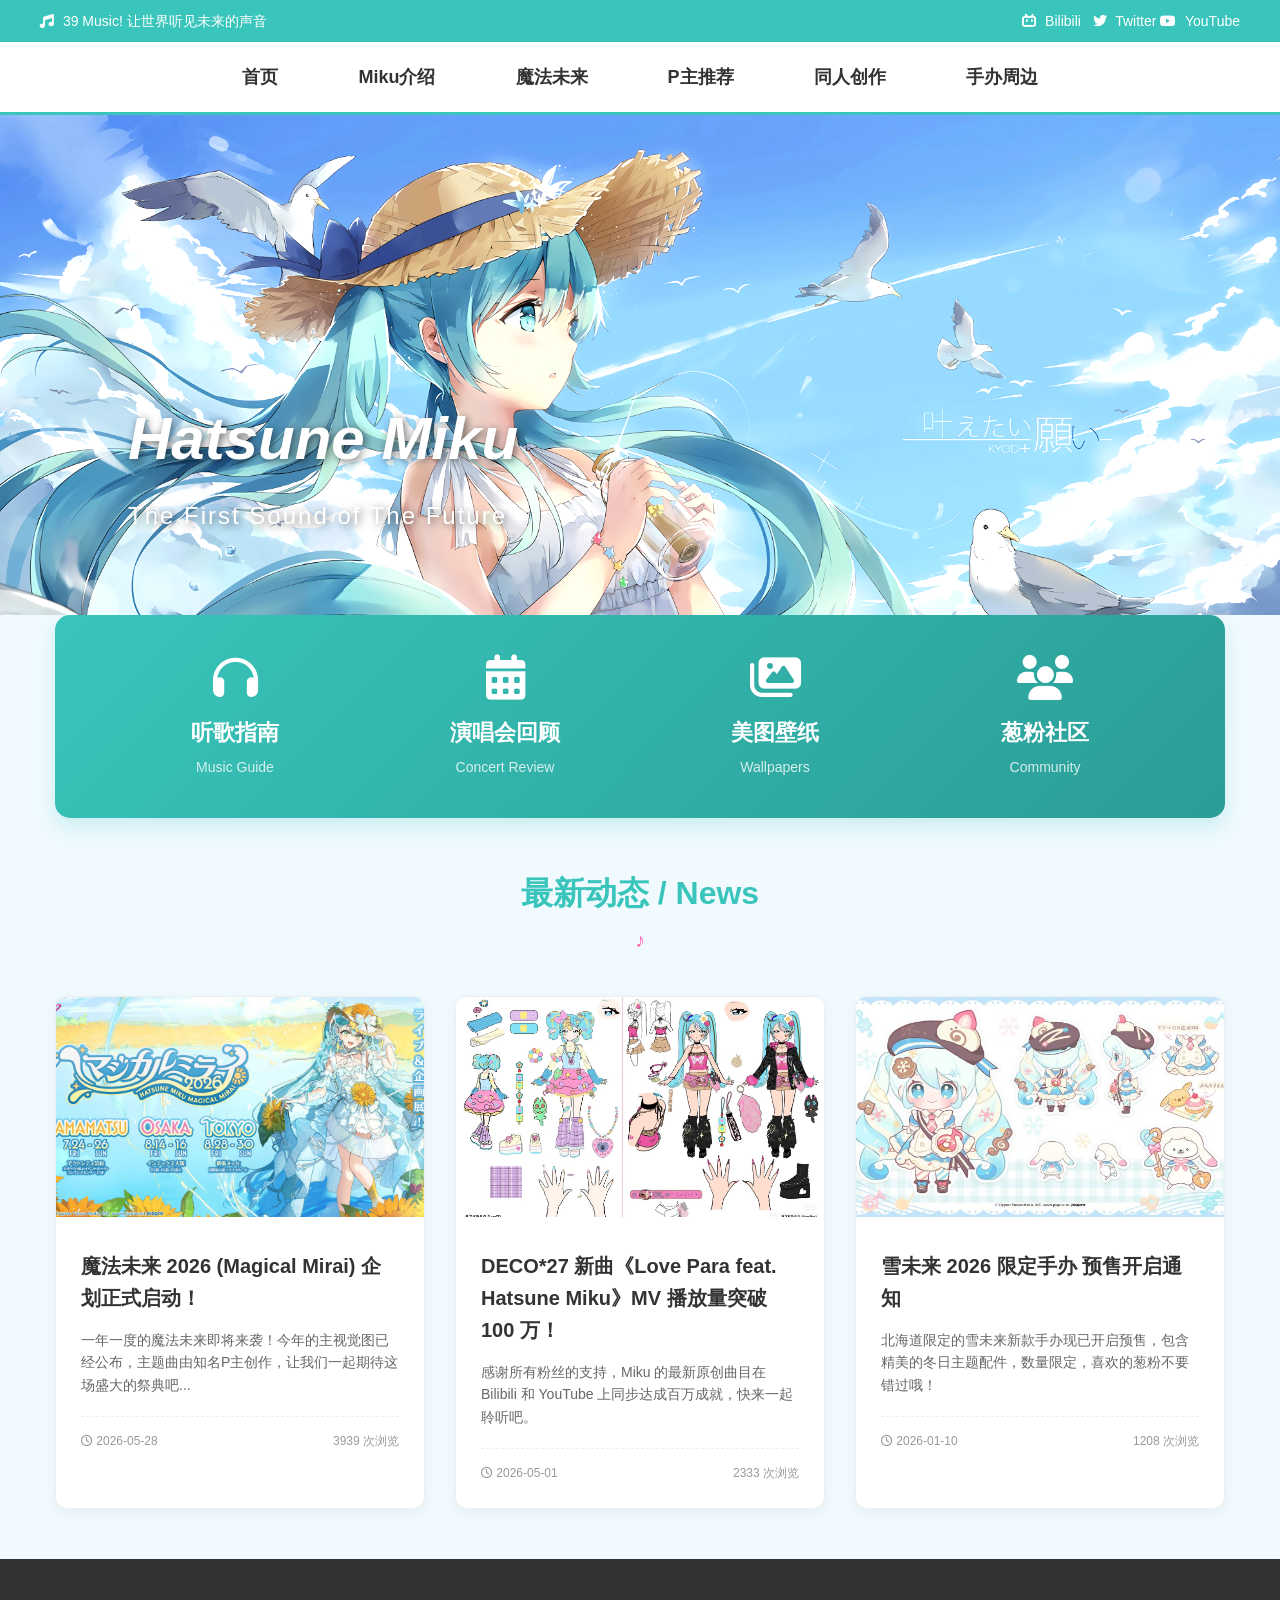
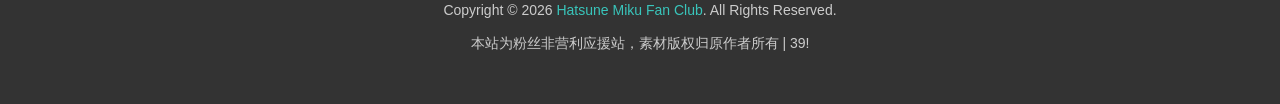
==== index.html @ e55b8c37 "Update and rename Miku.html to index.html" ====
<!DOCTYPE html>
<html lang="zh-CN">
<head>
    <meta charset="UTF-8">
    <meta name="viewport" content="width=device-width, initial-scale=1.0">
    <title>Hatsune Miku - 初音未来粉丝应援站</title>
    <!-- 引入图标库 -->
    <link rel="stylesheet" href="https://cdnjs.cloudflare.com/ajax/libs/font-awesome/6.4.0/css/all.min.css">
    <link rel="stylesheet" href="miku.css">
</head>
<body>

    <!-- 1. 头部 -->
    <header>
        <div class="container header-top">
            <div class="header-left">
                <span><i class="fas fa-music"></i> 39 Music! 让世界听见未来的声音</span>
            </div>
            <div class="header-right">
                <a href="https://space.bilibili.com/399918500?spm_id_from=333.337.0.0"><i class="fab fa-bilibili"></i> Bilibili</a> &nbsp;
                <a href="https://x.com/cfm_miku"><i class="fab fa-twitter"></i> Twitter</a>
                <a href="https://www.youtube.com/@HatsuneMiku"><i class="fab fa-youtube"></i> YouTube</a>
            </div>
        </div>
    </header>

    <!-- 2. 导航 -->
    <nav>
        <div class="container">
            <ul class="nav-list">
                <li><a href="index.html">首页</a></li>
                <li><a href="mikujieshao.html">Miku介绍</a></li>
                <li><a href="https://magicalmirai.com/index_cn.html">魔法未来</a></li>
                <li><a href="wowaka.html">P主推荐</a></li>
                <li><a href="https://www.pixiv.net/">同人创作</a></li>
                <li><a href="https://figure.ponycanyon.net/zh-CN/cpt_home_slider/%E5%88%9D%E9%9F%B3%E3%83%9F%E3%82%AF/">手办周边</a></li>
            </ul>
        </div>
    </nav>

    <!-- 3. 焦点图 (Banner) -->
    <section class="banner">
        <img src="toutu.jpg" alt="Hatsune Miku">
        <div class="banner-content">
            <h1>Hatsune Miku</h1>
            <p>The First Sound of The Future</p>
        </div>
    </section>

    <!-- 4. 内容区 -->
    <main class="container">

        <!-- 粉丝站快捷功能 -->
        <section class="services">
            <a href="https://www.acgjc.com/" target="_blank" class="service-link">
                <div class="service-item">
                    <i class="fas fa-headphones"></i>
                    <h3>听歌指南</h3>
                    <p>Music Guide</p>
                </div>
            </a>
            <a href="https://www.bilibili.com/video/BV1cAN9zUEjo/?vd_source=77a88af84cf07a400d5dfb8319c7232f" target="_blank" class="service-link">
                <div class="service-item">
                    <i class="fas fa-calendar-alt"></i>
                    <h3>演唱会回顾</h3>
                    <p>Concert Review</p>
                </div>
            </a>
            <a href="https://store.steampowered.com/app/431960/Wallpaper_Engine/?l=schinese" target="_blank" class="service-link">
                <div class="service-item">
                    <i class="fas fa-images"></i>
                    <h3>美图壁纸</h3>
                    <p>Wallpapers</p>
                </div>
            </a>
            <a href="https://tieba.baidu.com/f?kw=%E5%88%9D%E9%9F%B3%20" target="_blank" class="service-link">
                <div class="service-item">
                    <i class="fas fa-users"></i>
                    <h3>葱粉社区</h3>
                    <p>Community</p>
                </div>
            </a>
        </section>

        <!-- 最新动态 -->
        <section class="news-section">
            <h2 class="section-title">最新动态 / News</h2>
            <div class="news-list">
                <!-- 动态 1 -->
                <article class="news-item">
                    <img src="mofa.jpg" alt="魔法未来2026">
                    <div class="news-content">
                        <h4><a href="https://magicalmirai.com/2026/index_cn.html">魔法未来 2026 (Magical Mirai) 企划正式启动！</a></h4>
                        <p>一年一度的魔法未来即将来袭！今年的主视觉图已经公布，主题曲由知名P主创作，让我们一起期待这场盛大的祭典吧...</p>
                        <div class="news-meta">
                            <span><i class="far fa-clock"></i> 2026-05-28</span>
                            <span>3939 次浏览</span>
                        </div>
                    </div>
                </article>

                <!-- 动态 2 -->
                <article class="news-item">
                    <img src="xinge.jpg" alt="新曲发布">
                    <div class="news-content">
                        <h4><a href="https://www.bilibili.com/video/BV15PoUBNEGt/?spm_id_from=333.337.search-card.all.click&vd_source=77a88af84cf07a400d5dfb8319c7232f">DECO*27 新曲《Love Para feat. Hatsune Miku》MV 播放量突破 100 万！</a></h4>
                        <p>感谢所有粉丝的支持，Miku 的最新原创曲目在 Bilibili 和 YouTube 上同步达成百万成就，快来一起聆听吧。</p>
                        <div class="news-meta">
                            <span><i class="far fa-clock"></i> 2026-05-01</span>
                            <span>2333 次浏览</span>
                        </div>
                    </div>
                </article>

                <!-- 动态 3 -->
                <article class="news-item">
                    <img src="xueweilai.jpg" alt="周边发售">
                    <div class="news-content">
                        <h4><a href="https://snowmiku.com/2026/index_cn.html">雪未来 2026 限定手办 预售开启通知</a></h4>
                        <p>北海道限定的雪未来新款手办现已开启预售，包含精美的冬日主题配件，数量限定，喜欢的葱粉不要错过哦！</p>
                        <div class="news-meta">
                            <span><i class="far fa-clock"></i> 2026-01-10</span>
                            <span>1208 次浏览</span>
                        </div>
                    </div>
                </article>
            </div>
        </section>

    </main>

    <!-- 5. 页面底部 -->
    <footer>
        <div class="container">
            <p>Copyright &copy; 2026 <span>Hatsune Miku Fan Club</span>. All Rights Reserved.</p>
            <p>本站为粉丝非营利应援站，素材版权归原作者所有 | 39!</p>
        </div>
    </footer>

</body>
</html>
---- miku.css ----
/* --- 基础样式 --- */
        * { margin: 0; padding: 0; box-sizing: border-box; }
        body {
            font-family: "Microsoft YaHei", "Helvetica Neue", sans-serif;
            line-height: 1.6;
            color: #333;
            background-color: #f0faff; /* 极淡的蓝色背景 */
        }
        a { text-decoration: none; color: inherit; transition: 0.3s; }
        ul { list-style: none; }

        /* --- Miku 主题色变量 --- */
        :root {
            --miku-green: #39C5BB; /* Miku 标志性葱绿 */
            --miku-dark: #2a9d96;
            --text-pink: #ff66b2;  /* 点缀用的粉色 */
        }

        .container {
            width: 1200px;
            margin: 0 auto;
            padding: 0 15px;
        }

        /* --- 1. 头部 --- */
        header {
            background-color: var(--miku-green);
            color: #fff;
            font-size: 14px;
            box-shadow: 0 2px 10px rgba(57, 197, 187, 0.4);
        }
        .header-top {
            display: flex;
            justify-content: space-between;
            padding: 10px 0;
        }
        .header-top i { margin-right: 5px; }

        /* --- 2. 导航 --- */
        nav {
            background-color: #fff;
            border-bottom: 3px solid var(--miku-green);
        }
        .nav-list {
            display: flex;
            height: 70px;
            align-items: center;
            justify-content: center; /* 导航居中 */
        }
        .nav-list li { margin: 0 20px; }
        .nav-list a {
            font-size: 18px;
            font-weight: bold;
            color: #333;
            padding: 10px 20px;
            border-radius: 20px;
        }
        .nav-list a:hover {
            background-color: var(--miku-green);
            color: #fff;
            box-shadow: 0 4px 10px rgba(57, 197, 187, 0.3);
        }

        /* --- 3. 焦点图 (Banner) --- */
        .banner {
            position: relative;
            height: 500px;
            background-color: #e0f7fa;
            overflow: hidden;
        }
        .banner img {
            width: 100%;
            height: 100%;
            object-fit: cover;
            /* 给图片加一点微弱的滤镜，让它看起来更有二次元感 */
            filter: brightness(1.05); 
        }
        .banner-content {
            position: absolute;
            bottom: 80px; /* 文字放在左下方或中间 */
            left: 10%;
            color: #fff;
            text-shadow: 2px 2px 8px rgba(0,0,0,0.6);
            z-index: 10;
        }
        .banner-content h1 {
            font-size: 60px;
            margin-bottom: 10px;
            font-style: italic; /* 斜体更有速度感 */
        }
        .banner-content p {
            font-size: 24px;
            letter-spacing: 2px;
        }

        /* --- 4. 内容区 --- */
        main { padding: 40px 0; }

        /* 快捷入口 (粉丝站功能) */
        .services {
            display: flex;
            gap: 20px; 
            justify-content: center;
            background: linear-gradient(135deg, var(--miku-green), var(--miku-dark));
            padding: 40px 20px;
            margin-bottom: 50px;
            border-radius: 15px;
            box-shadow: 0 10px 20px rgba(57, 197, 187, 0.2);
            color: #fff;
            flex-wrap: wrap;
}
        .service-link {
            text-decoration: none;
            color: inherit;
            display: flex;
            flex: 1;
            min-width: 150px;
            max-width: 250px;
}
        .service-item {
            text-align: center;
            cursor: pointer;
            transition: transform 0.3s;
            width: 100%;
}
        .service-item:hover { transform: translateY(-10px); }
        .service-item i {
            font-size: 45px;
            margin-bottom: 15px;
            color: #fff;
}
        .service-item h3 { font-size: 22px; margin-bottom: 5px; }
        .service-item p { font-size: 14px; opacity: 0.8; }

        /* 最新资讯/作品 */
        .news-section { margin-top: 40px; }
        .section-title {
            text-align: center;
            font-size: 32px;
            margin-bottom: 40px;
            color: var(--miku-green);
            position: relative;
            font-weight: bold;
        }
        /* 标题下划线改成 Miku 葱的形状或渐变色 */
        .section-title::after {
            content: '♪'; /* 加个音符装饰 */
            display: block;
            font-size: 20px;
            color: var(--text-pink);
            margin-top: 5px;
        }

        .news-list { display: flex; gap: 30px; }
        .news-item {
            flex: 1;
            background: #fff;
            border-radius: 12px;
            overflow: hidden;
            box-shadow: 0 5px 15px rgba(0,0,0,0.05);
            transition: 0.3s;
            border: 1px solid #eee;
        }
        .news-item:hover {
            transform: translateY(-8px);
            box-shadow: 0 15px 30px rgba(57, 197, 187, 0.2);
            border-color: var(--miku-green);
        }
        .news-item img {
            width: 100%;
            height: 220px;
            object-fit: cover;
        }
        .news-content { padding: 25px; }
        .news-content h4 {
            font-size: 20px;
            margin-bottom: 15px;
            color: #333;
        }
        .news-content h4 a:hover { color: var(--miku-green); }
        .news-content p {
            font-size: 14px;
            color: #666;
            margin-bottom: 20px;
            display: -webkit-box;
            -webkit-line-clamp: 3;
            -webkit-box-orient: vertical;
            overflow: hidden;
        }
        .news-meta {
            font-size: 12px;
            color: #999;
            display: flex;
            justify-content: space-between;
            border-top: 1px dashed #eee;
            padding-top: 15px;
        }

        /* --- 5. 底部 --- */
        footer {
            background-color: #333;
            color: #ccc;
            text-align: center;
            padding: 40px 0;
            font-size: 14px;
            margin-top: 50px;
        }
        footer p { margin-bottom: 10px; }
        footer span { color: var(--miku-green); }
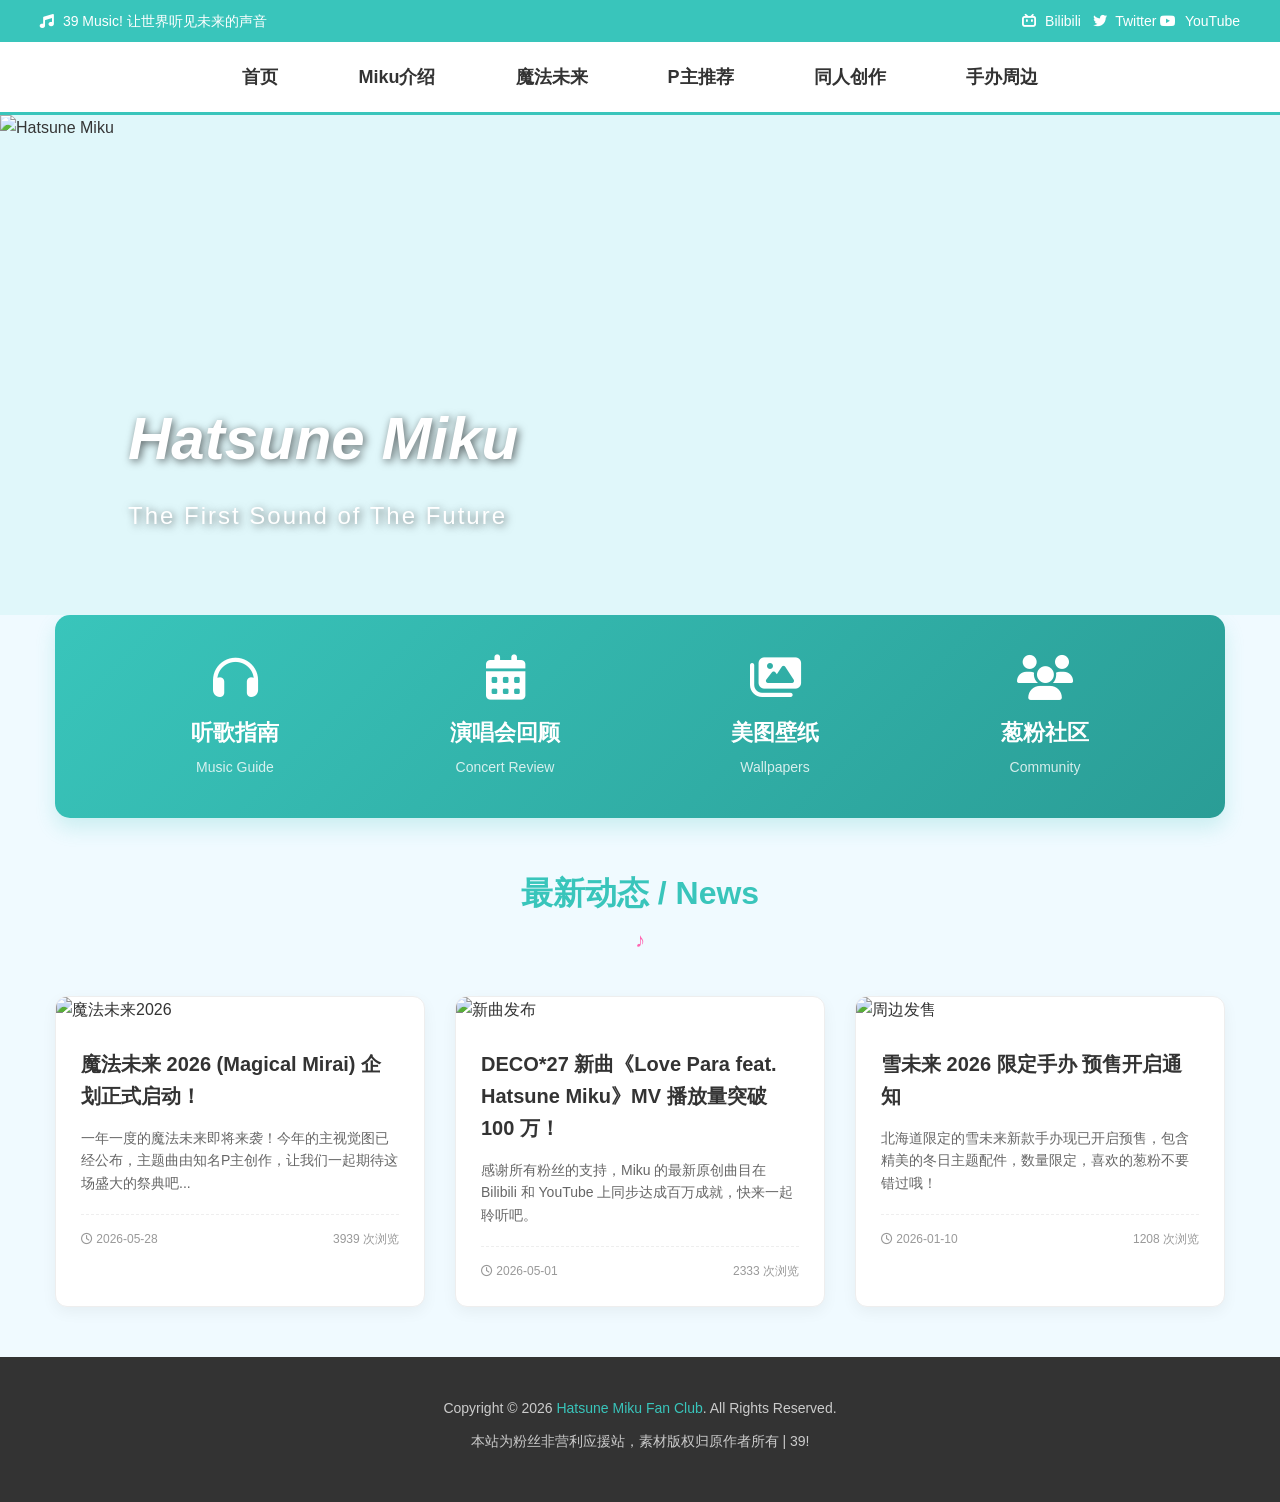
==== commit 6449b1b4: "Update index.html" ====
--- a/index.html
+++ b/index.html
@@ -40,7 +40,7 @@
 
     <!-- 3. 焦点图 (Banner) -->
     <section class="banner">
-        <img src="toutu.jpg" alt="Hatsune Miku">
+        <img src="https://cdn.jsdelivr.net/gh/xiaodaidie/Hatsune-Miku-Fan-Club/toutu.jpg" alt="Hatsune Miku">
         <div class="banner-content">
             <h1>Hatsune Miku</h1>
             <p>The First Sound of The Future</p>
@@ -88,7 +88,7 @@
             <div class="news-list">
                 <!-- 动态 1 -->
                 <article class="news-item">
-                    <img src="mofa.jpg" alt="魔法未来2026">
+                    <img src="https://cdn.jsdelivr.net/gh/xiaodaidie/Hatsune-Miku-Fan-Club/mofa.jpg" alt="魔法未来2026">
                     <div class="news-content">
                         <h4><a href="https://magicalmirai.com/2026/index_cn.html">魔法未来 2026 (Magical Mirai) 企划正式启动！</a></h4>
                         <p>一年一度的魔法未来即将来袭！今年的主视觉图已经公布，主题曲由知名P主创作，让我们一起期待这场盛大的祭典吧...</p>
@@ -101,7 +101,7 @@
 
                 <!-- 动态 2 -->
                 <article class="news-item">
-                    <img src="xinge.jpg" alt="新曲发布">
+                    <img src="https://cdn.jsdelivr.net/gh/xiaodaidie/Hatsune-Miku-Fan-Club/xinge.jpg" alt="新曲发布">
                     <div class="news-content">
                         <h4><a href="https://www.bilibili.com/video/BV15PoUBNEGt/?spm_id_from=333.337.search-card.all.click&vd_source=77a88af84cf07a400d5dfb8319c7232f">DECO*27 新曲《Love Para feat. Hatsune Miku》MV 播放量突破 100 万！</a></h4>
                         <p>感谢所有粉丝的支持，Miku 的最新原创曲目在 Bilibili 和 YouTube 上同步达成百万成就，快来一起聆听吧。</p>
@@ -114,7 +114,7 @@
 
                 <!-- 动态 3 -->
                 <article class="news-item">
-                    <img src="xueweilai.jpg" alt="周边发售">
+                    <img src="https://cdn.jsdelivr.net/gh/xiaodaidie/Hatsune-Miku-Fan-Club/xueweilai.jpg" alt="周边发售">
                     <div class="news-content">
                         <h4><a href="https://snowmiku.com/2026/index_cn.html">雪未来 2026 限定手办 预售开启通知</a></h4>
                         <p>北海道限定的雪未来新款手办现已开启预售，包含精美的冬日主题配件，数量限定，喜欢的葱粉不要错过哦！</p>
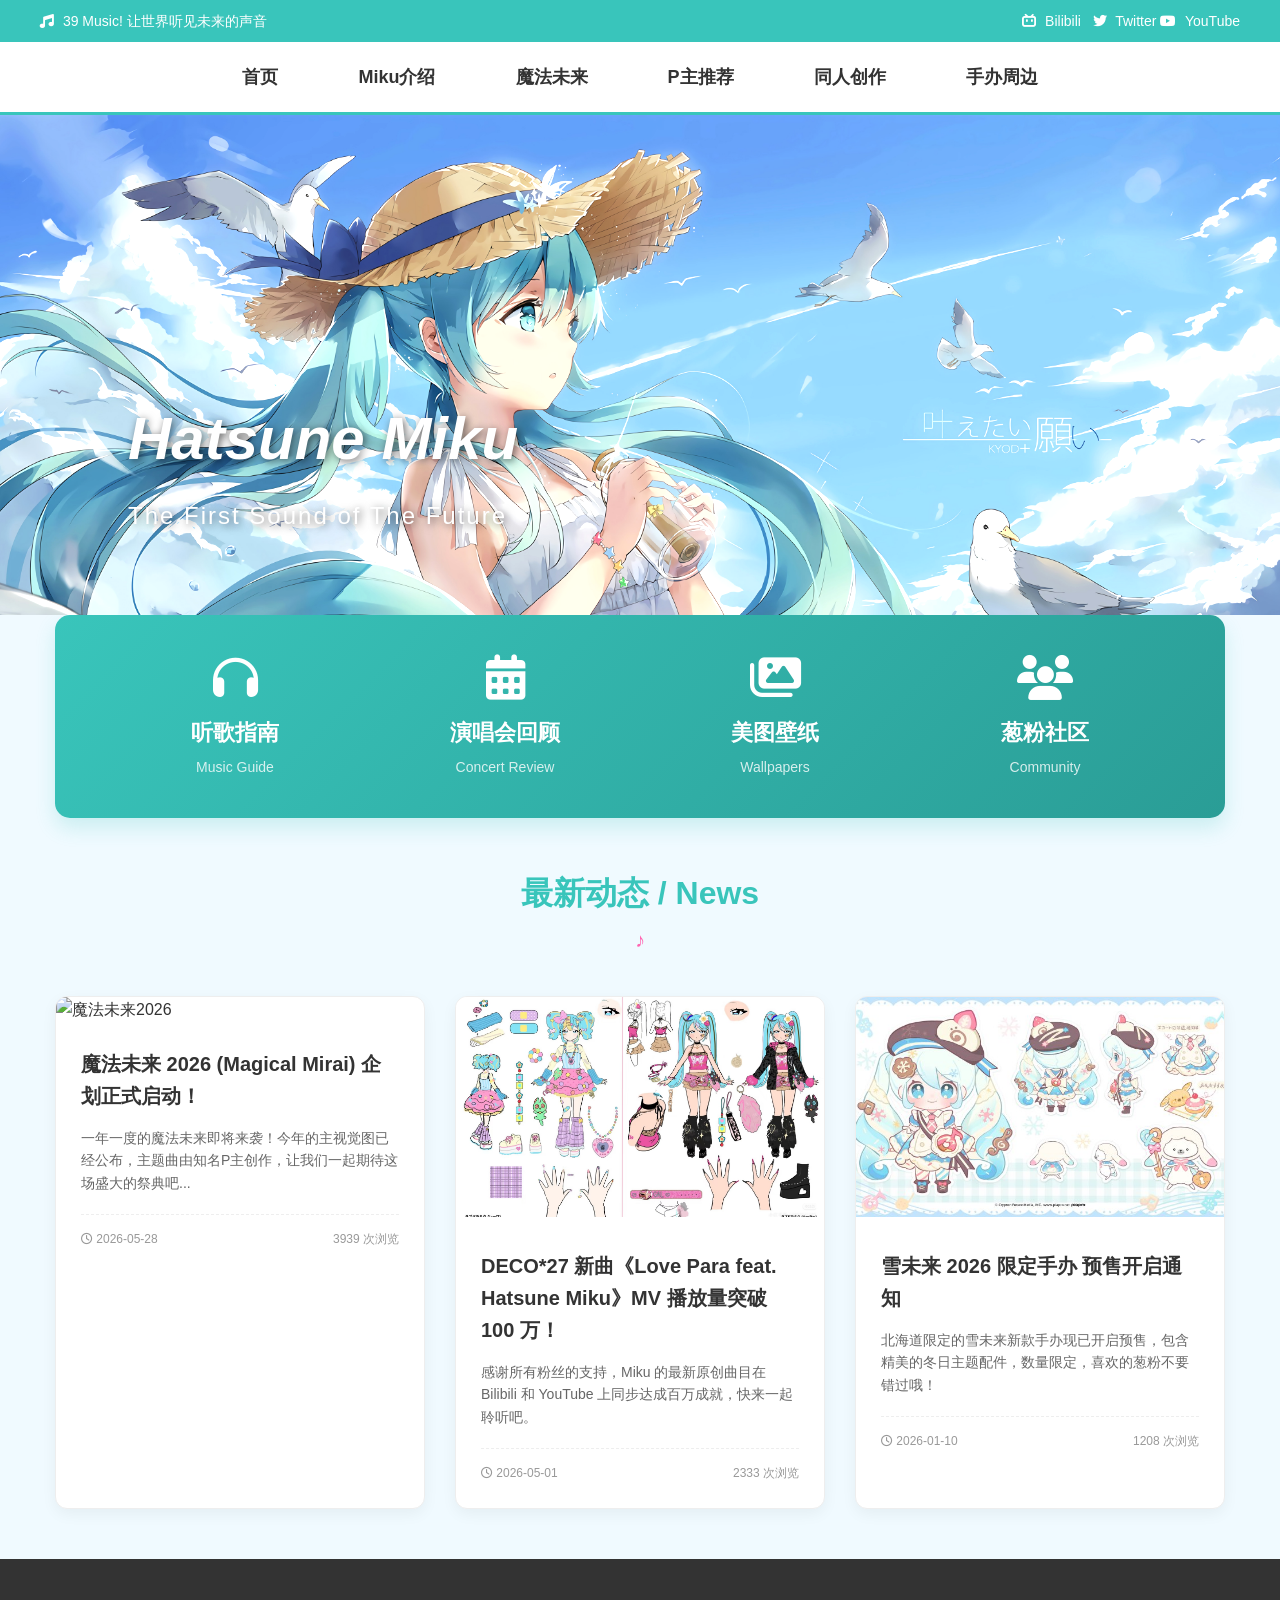
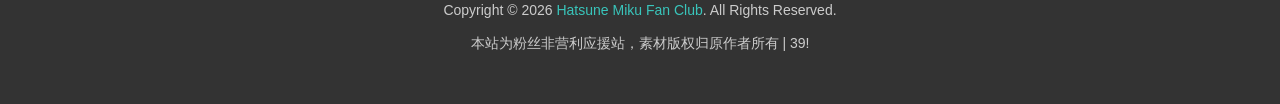
==== commit 3bf47761: "Update index.html" ====
--- a/index.html
+++ b/index.html
@@ -40,7 +40,7 @@
 
     <!-- 3. 焦点图 (Banner) -->
     <section class="banner">
-        <img src="https://cdn.jsdelivr.net/gh/xiaodaidie/Hatsune-Miku-Fan-Club/toutu.jpg" alt="Hatsune Miku">
+        <img src="toutu.jpg" alt="Hatsune Miku">
         <div class="banner-content">
             <h1>Hatsune Miku</h1>
             <p>The First Sound of The Future</p>
@@ -101,7 +101,7 @@
 
                 <!-- 动态 2 -->
                 <article class="news-item">
-                    <img src="https://cdn.jsdelivr.net/gh/xiaodaidie/Hatsune-Miku-Fan-Club/xinge.jpg" alt="新曲发布">
+                    <img src="xinge.jpg" alt="新曲发布">
                     <div class="news-content">
                         <h4><a href="https://www.bilibili.com/video/BV15PoUBNEGt/?spm_id_from=333.337.search-card.all.click&vd_source=77a88af84cf07a400d5dfb8319c7232f">DECO*27 新曲《Love Para feat. Hatsune Miku》MV 播放量突破 100 万！</a></h4>
                         <p>感谢所有粉丝的支持，Miku 的最新原创曲目在 Bilibili 和 YouTube 上同步达成百万成就，快来一起聆听吧。</p>
@@ -114,7 +114,7 @@
 
                 <!-- 动态 3 -->
                 <article class="news-item">
-                    <img src="https://cdn.jsdelivr.net/gh/xiaodaidie/Hatsune-Miku-Fan-Club/xueweilai.jpg" alt="周边发售">
+                    <img src="xueweilai.jpg" alt="周边发售">
                     <div class="news-content">
                         <h4><a href="https://snowmiku.com/2026/index_cn.html">雪未来 2026 限定手办 预售开启通知</a></h4>
                         <p>北海道限定的雪未来新款手办现已开启预售，包含精美的冬日主题配件，数量限定，喜欢的葱粉不要错过哦！</p>
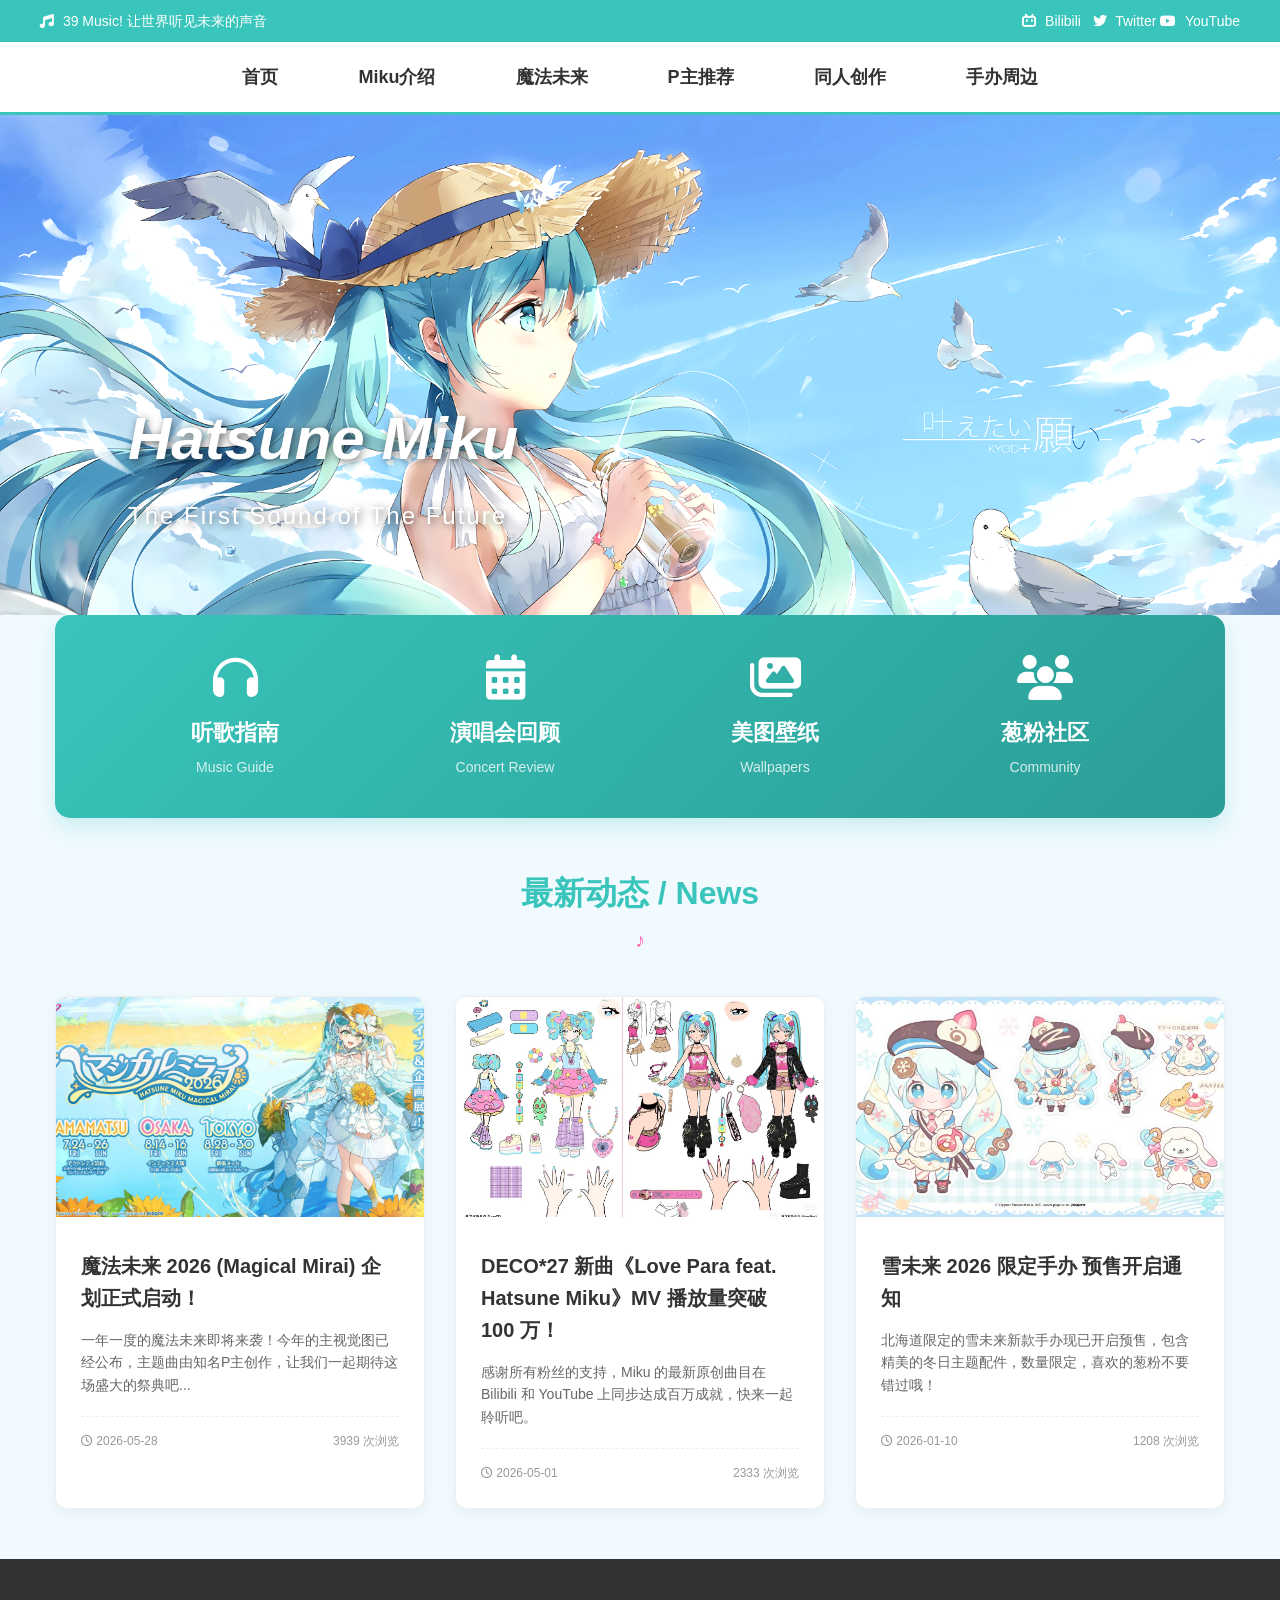
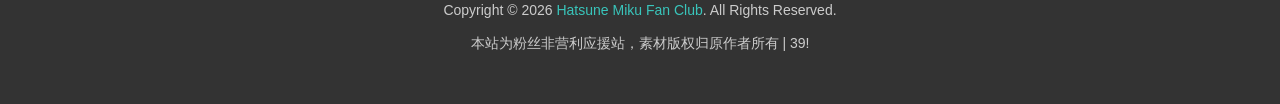
==== commit ee5bcd58: "Update index.html" ====
--- a/index.html
+++ b/index.html
@@ -88,7 +88,7 @@
             <div class="news-list">
                 <!-- 动态 1 -->
                 <article class="news-item">
-                    <img src="https://cdn.jsdelivr.net/gh/xiaodaidie/Hatsune-Miku-Fan-Club/mofa.jpg" alt="魔法未来2026">
+                    <img src="mofa.jpg" alt="魔法未来2026">
                     <div class="news-content">
                         <h4><a href="https://magicalmirai.com/2026/index_cn.html">魔法未来 2026 (Magical Mirai) 企划正式启动！</a></h4>
                         <p>一年一度的魔法未来即将来袭！今年的主视觉图已经公布，主题曲由知名P主创作，让我们一起期待这场盛大的祭典吧...</p>
